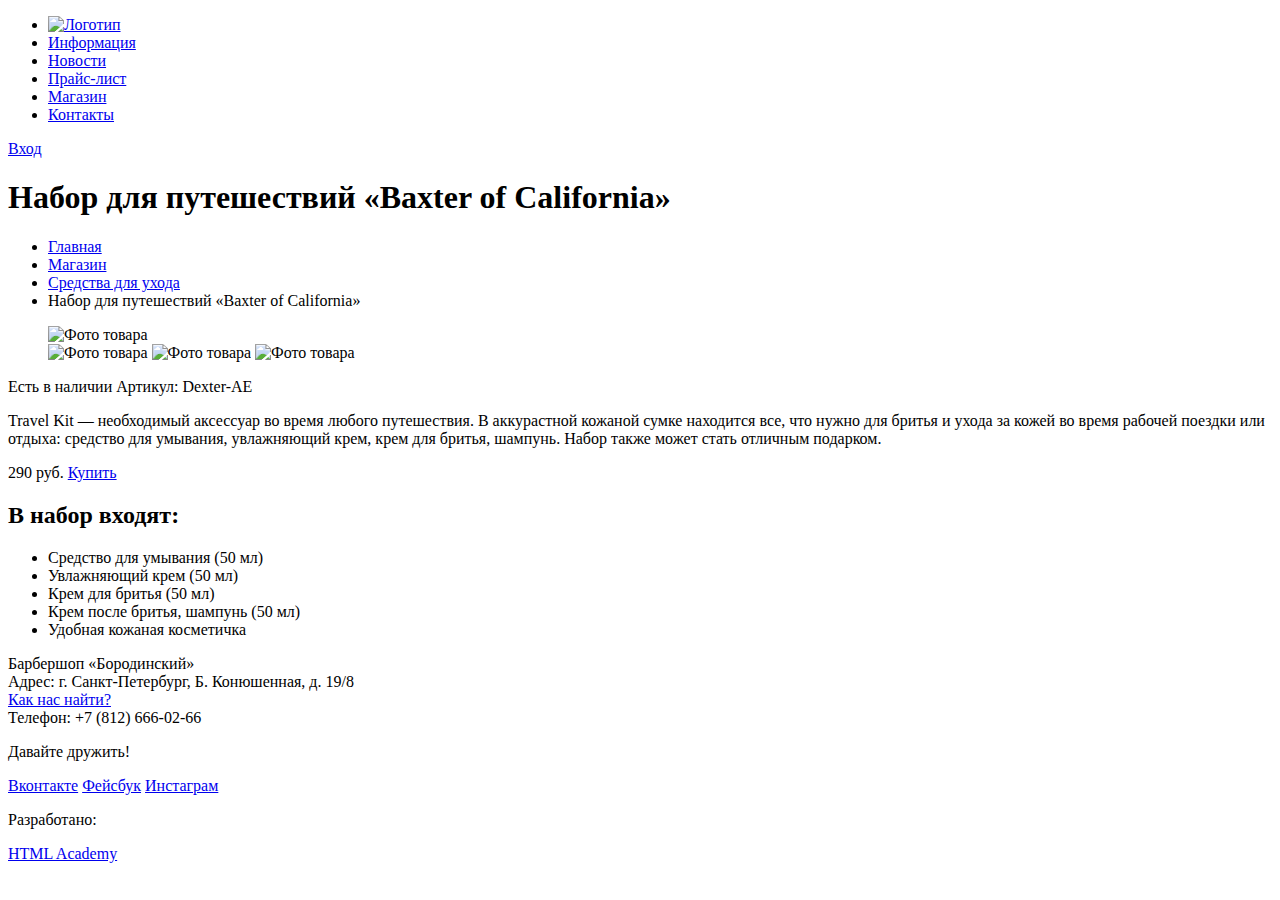
==== catalog.html @ 1817b692 "27.01" ====
<!DOCTYPE html>
<html lang="ru">
<head>
    <meta charset="utf-8">
	<title>Барбершоп</title>
</head>
<body>
<header class="main-header">
      <div class="container">
        <nav class="main-navigation">
          <ul>
            <li>
          	  <a href="#"><img class="barbershop-logo" src="img/logo.png" width="50" height="20" alt="Логотип"></a>
            </li>
            <li>
              <a href="#">Информация</a>
            </li>
            <li>
              <a href="#">Новости</a>
            </li>
            <li>
              <a href="#">Прайс-лист</a>
            </li>
            <li>
              <a href="#">Магазин</a>
            </li>
            <li>
              <a href="#">Контакты</a>
            </li>
          </ul>
        </nav>
        <div class="user-block">
          <a class="login" href="#">Вход</a>
        </div>
      </div>
    </header>
    <main class="container">
    <div class="catalog">
     <h1>Набор для путешествий «Baxter of California»</h1>
     <ul class="breadcrumbs">
        <li><a href="#">Главная</a></li>
        <li><a href="#">Магазин</a></li>
        <li><a href="#">Средства для ухода</a></li>
        <li>Набор для путешествий «Baxter of California»</li>
     </ul>
     </div>
     <figure class="gallery-content">
     <div class="big-img">
     <img src="img/photo-1.jpg" width="200" height="300" alt="Фото товара">
     </div>
     	<div class="small-img">              
              <img src="img/photo-2.jpg" width="100" height="100" alt="Фото товара">
              <img src="img/photo-3.jpg" width="100" height="100" alt="Фото товара">
              <img src="img/photo-1.jpg" width="100" height="100" alt="Фото товара">           
     </div>
     </figure>
     <div class="content">
     	<span>Есть в наличии</span>
     	<span>Артикул: Dexter-AE</span>
     	<p>
           Travel Kit — необходимый аксессуар во время любого путешествия. В аккурастной кожаной сумке находится все, что нужно для бритья и ухода за кожей во время рабочей поездки или отдыха: средство для умывания, увлажняющий крем, крем для бритья, шампунь. Набор также может стать отличным подарком.
     	</p>
        <div class="clearfix"></div>
        <span class="price">290 руб.</span>
        <a class="button-buy" href="#">Купить</a> 
      <h2>В набор входят:</h2>
      <ul>
      	<li>Средство для умывания (50 мл)</li>
      	<li>Увлажняющий крем (50 мл)</li>
      	<li>Крем для бритья (50 мл)</li>
      	<li>Крем после бритья, шампунь (50 мл)</li>
      	<li>Удобная кожаная косметичка</li>
      </ul>
      </div>
      </main>
      <footer class="main-footer">
      <div class="container">
        <section class="footer-contacts">
          Барбершоп «Бородинский»<br>
          Адрес: г. Санкт-Петербург, Б. Конюшенная, д. 19/8<br>
          <a href="#">Как нас найти?</a><br>
          Телефон: +7 (812) 666-02-66
        </section>
        <section class="footer-social">
          <p>Давайте дружить!</p>
          <a class="social-btn social-btn-vk" href="#">Вконтакте</a>
          <a class="social-btn social-btn-fb" href="#">Фейсбук</a>
          <a class="social-btn social-btn-inst" href="#">Инстаграм</a>
        </section>
        <section class="footer-copyright">
          <p>Разработано:</p>
          <a class="btn" href="https://htmlacademy.ru">HTML Academy</a>
        </section>
      </div>
    </footer>
</body>
</html>
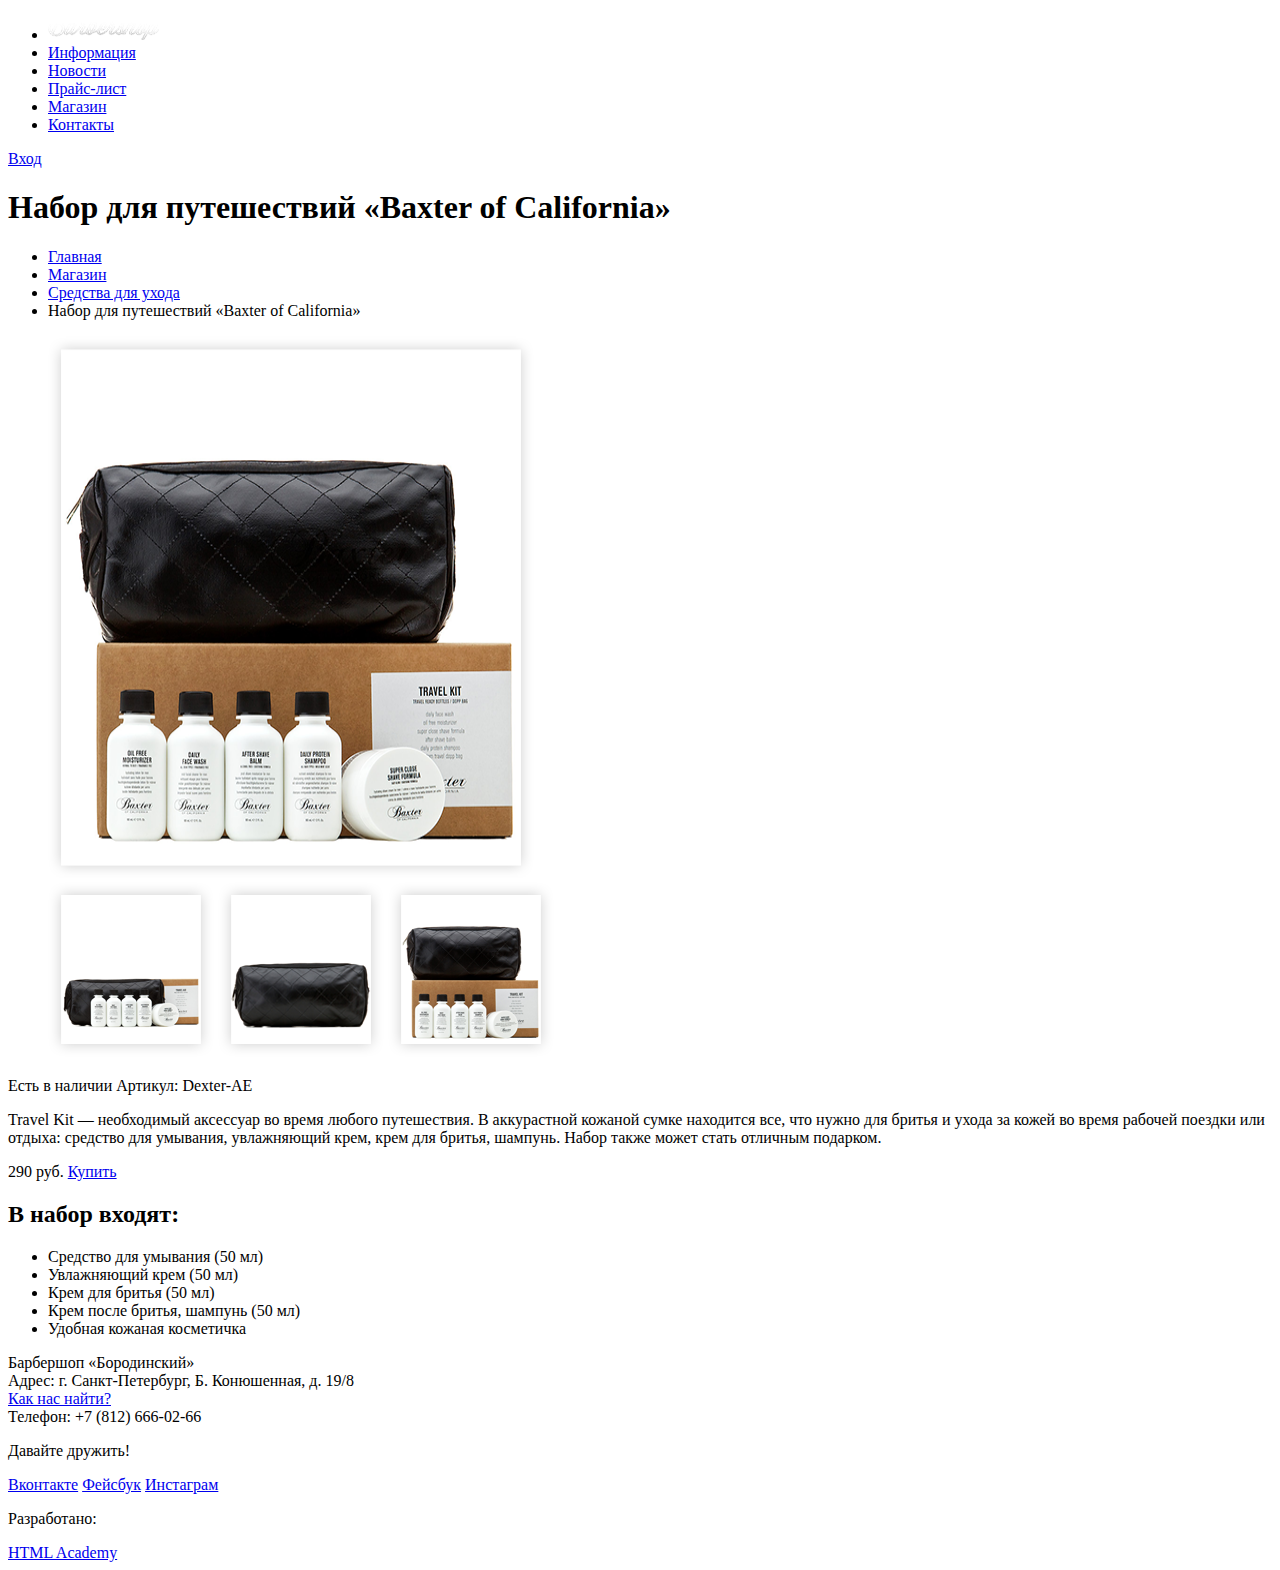
==== commit 5c6fdb81: "29.01" ====
--- a/catalog.html
+++ b/catalog.html
@@ -10,7 +10,7 @@
         <nav class="main-navigation">
           <ul>
             <li>
-          	  <a href="#"><img class="barbershop-logo" src="img/logo.png" width="50" height="20" alt="Логотип"></a>
+          	  <a href="#"><img class="logo-small" src="img/logo_small.png" width="111" height="24" alt="Логотип"></a>
             </li>
             <li>
               <a href="#">Информация</a>
@@ -46,12 +46,12 @@
      </div>
      <figure class="gallery-content">
      <div class="big-img">
-     <img src="img/photo-1.jpg" width="200" height="300" alt="Фото товара">
+     <img src="img/big_picture_content.png" width="486" height="542" alt="Фото товара">
      </div>
      	<div class="small-img">              
-              <img src="img/photo-2.jpg" width="100" height="100" alt="Фото товара">
-              <img src="img/photo-3.jpg" width="100" height="100" alt="Фото товара">
-              <img src="img/photo-1.jpg" width="100" height="100" alt="Фото товара">           
+              <img src="img/small_pic_1_content.png" width="166" height="175" alt="Фото товара">
+              <img src="img/small_pic_2_content.png" width="166" height="175" alt="Фото товара">
+              <img src="img/small_pic_3_content.png" width="166" height="175" alt="Фото товара">          
      </div>
      </figure>
      <div class="content">
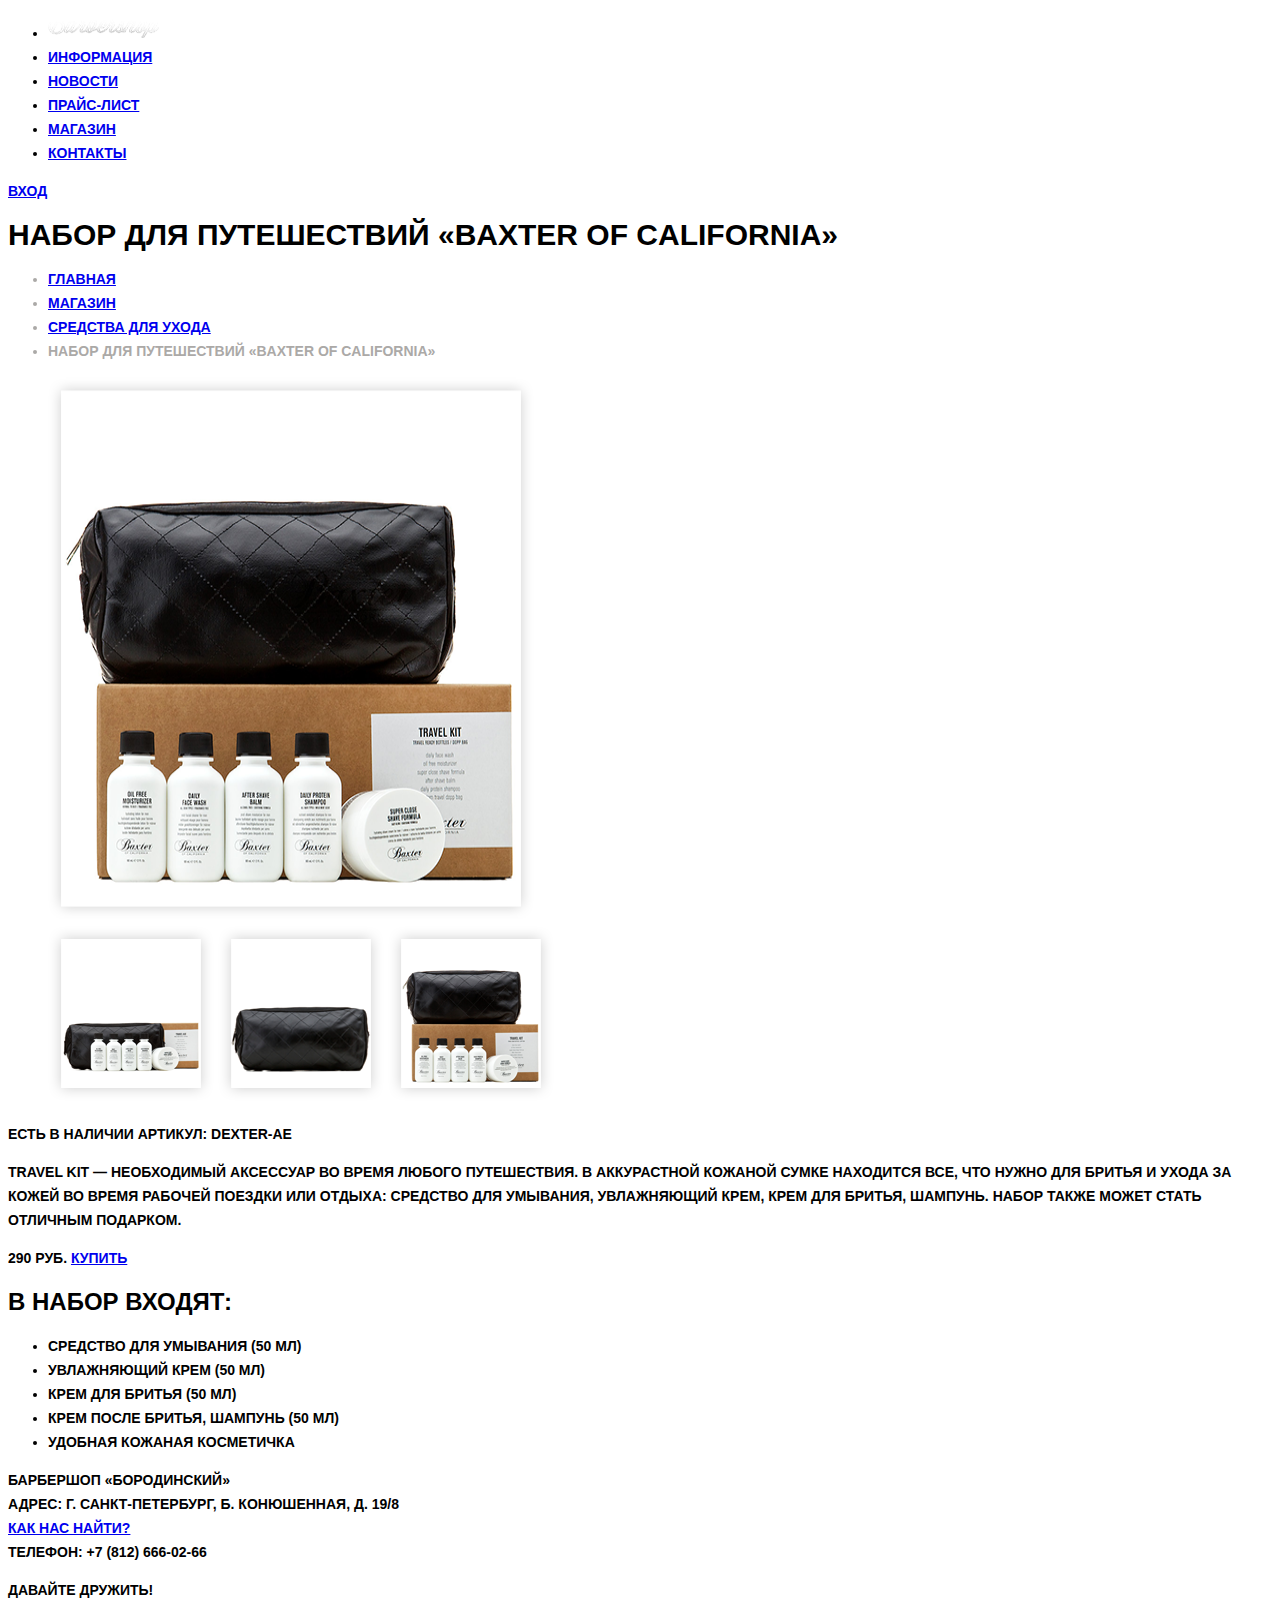
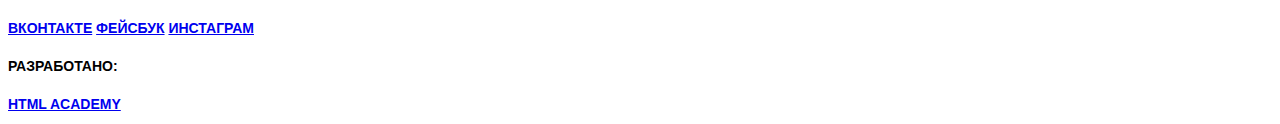
==== commit a4260449: "Последние изменнения на проверку" ====
--- a/catalog.html
+++ b/catalog.html
@@ -3,6 +3,7 @@
 <head>
     <meta charset="utf-8">
 	<title>Барбершоп</title>
+  <link rel="stylesheet" type="text/css" href="css/style-content.css">
 </head>
 <body>
 <header class="main-header">
--- a/css/style-content.css
+++ b/css/style-content.css
@@ -0,0 +1,23 @@
+body {
+	font-family: "PTSans NarrowBold", sans-serif;
+	font-style: normal;
+	font-size:14px;
+	line-height:24px;
+	font-weight: bold;
+	text-transform:uppercase;
+	color: #000000;
+}
+
+.breadcrumbs li {
+    color:#aba9a7;
+}
+
+h1 {
+	font-size:30px;
+	line-height:auto;
+}
+
+h2 {
+	font-size:24px;
+	line-height:auto;
+}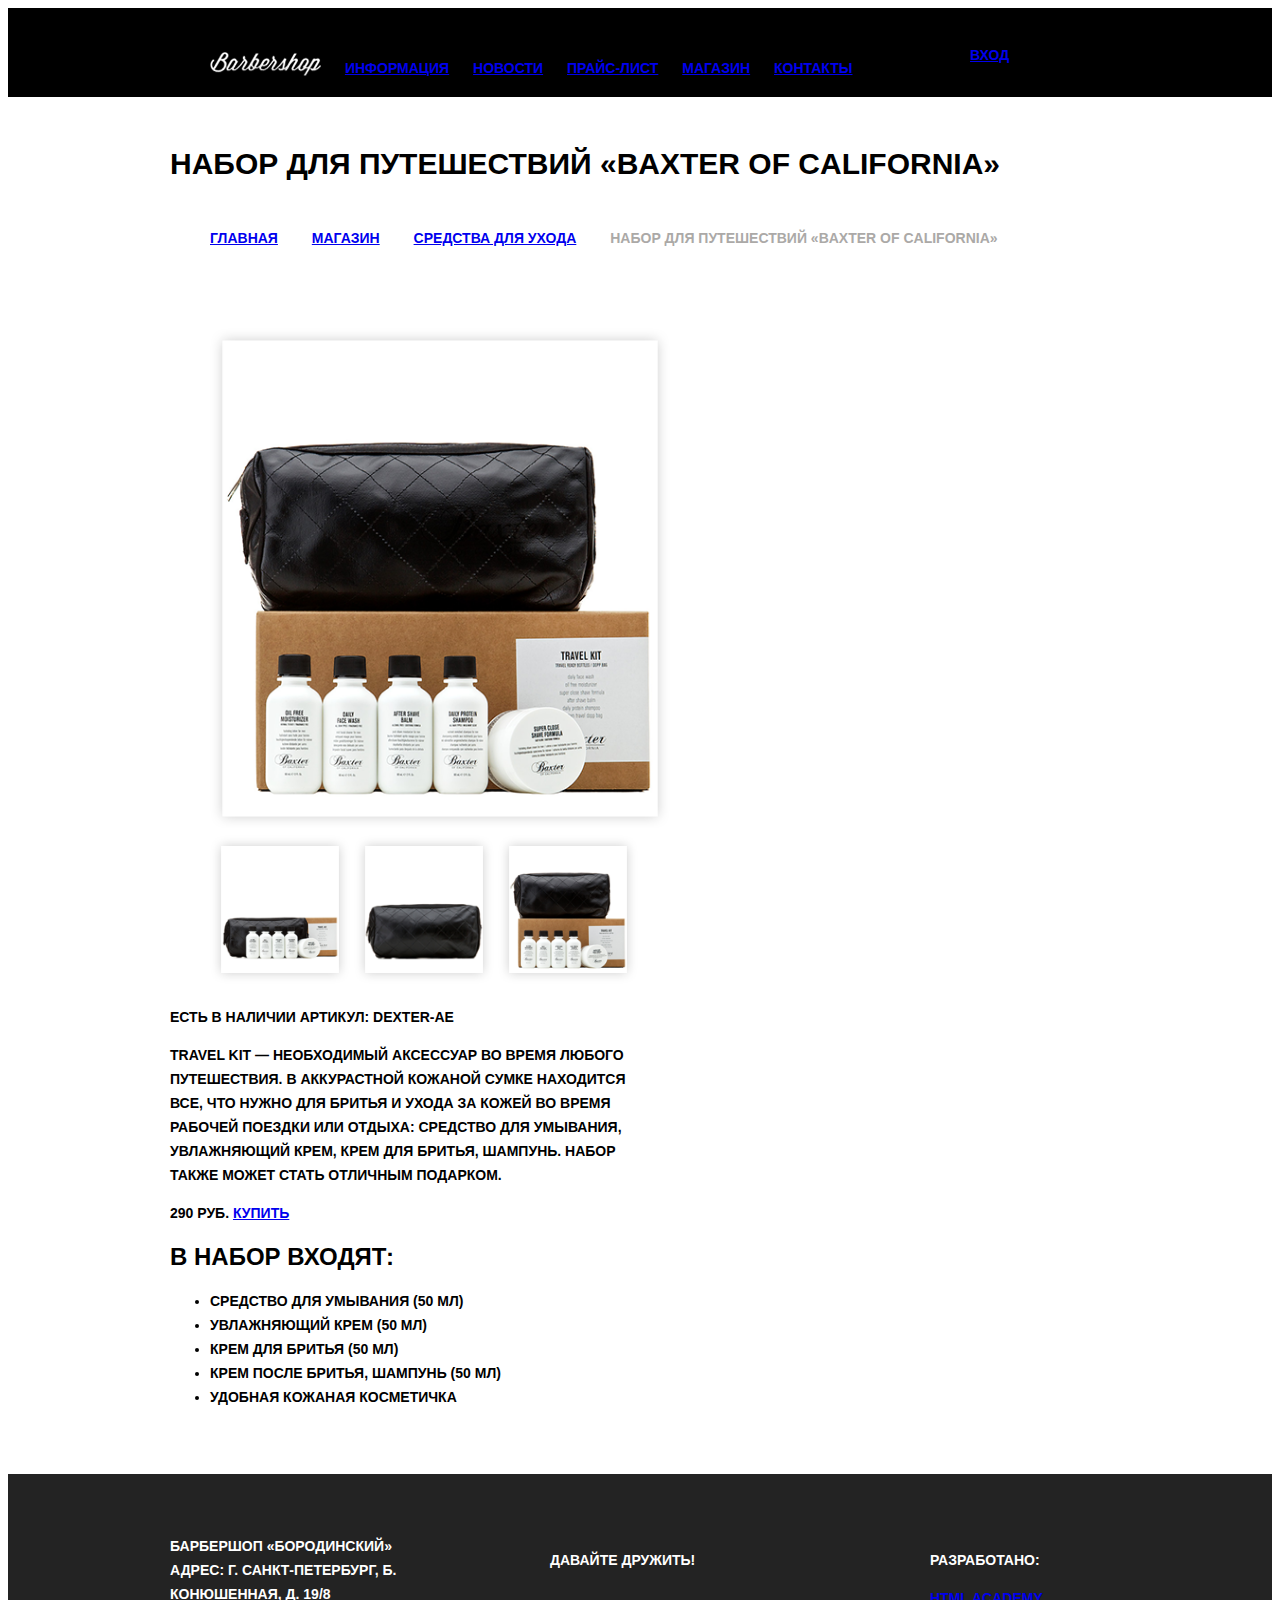
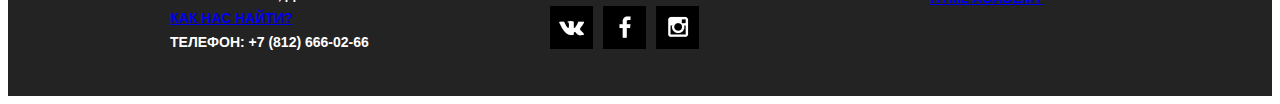
==== commit 2857a867: "03.02" ====
--- a/catalog.html
+++ b/catalog.html
@@ -4,10 +4,11 @@
     <meta charset="utf-8">
 	<title>Барбершоп</title>
   <link rel="stylesheet" type="text/css" href="css/style-content.css">
+  <link rel="stylesheet" type="text/css" href="css/reset.css">
 </head>
 <body>
 <header class="main-header">
-      <div class="container">
+      <div class="container clearfix">
         <nav class="main-navigation">
           <ul>
             <li>
@@ -47,12 +48,12 @@
      </div>
      <figure class="gallery-content">
      <div class="big-img">
-     <img src="img/big_picture_content.png" width="486" height="542" alt="Фото товара">
+     <img src="img/big_picture_content.png" width="460" height="500" alt="Фото товара">
      </div>
      	<div class="small-img">              
-              <img src="img/small_pic_1_content.png" width="166" height="175" alt="Фото товара">
-              <img src="img/small_pic_2_content.png" width="166" height="175" alt="Фото товара">
-              <img src="img/small_pic_3_content.png" width="166" height="175" alt="Фото товара">          
+              <img src="img/small_pic_1_content.png" width="140" height="149" alt="Фото товара">
+              <img src="img/small_pic_2_content.png" width="140" height="149" alt="Фото товара">
+              <img src="img/small_pic_3_content.png" width="140" height="149" alt="Фото товара">          
      </div>
      </figure>
      <div class="content">
@@ -75,7 +76,7 @@
       </div>
       </main>
       <footer class="main-footer">
-      <div class="container">
+      <div class="container clearfix">
         <section class="footer-contacts">
           Барбершоп «Бородинский»<br>
           Адрес: г. Санкт-Петербург, Б. Конюшенная, д. 19/8<br>
@@ -84,9 +85,9 @@
         </section>
         <section class="footer-social">
           <p>Давайте дружить!</p>
-          <a class="social-btn social-btn-vk" href="#">Вконтакте</a>
-          <a class="social-btn social-btn-fb" href="#">Фейсбук</a>
-          <a class="social-btn social-btn-inst" href="#">Инстаграм</a>
+          <a class="social-btn social-btn-vk" href="#"><img src="img/vk.png" width="43" height="43" alt="Вконтакте"></a>
+          <a class="social-btn social-btn-fb" href="#"><img src="img/fb.png" width="43" height="43" alt="Вконтакте"></a>
+          <a class="social-btn social-btn-inst" href="#"><img src="img/inst.png" width="43" height="43" alt="Вконтакте"></a>
         </section>
         <section class="footer-copyright">
           <p>Разработано:</p>
--- a/css/style-content.css
+++ b/css/style-content.css
@@ -4,15 +4,20 @@
 	font-size:14px;
 	line-height:24px;
 	font-weight: bold;
-	text-transform:uppercase;
 	color: #000000;
 }
 
 .breadcrumbs li {
     color:#aba9a7;
+    display: inline-block;
+    margin-top: 30px;
+    margin-bottom: 50px;
+    margin-right: 30px;
+    font-size:14px;
+	line-height:24px;
 }
 
-h1 {
+.catalog h1 {
 	font-size:30px;
 	line-height:auto;
 }
@@ -20,4 +25,90 @@
 h2 {
 	font-size:24px;
 	line-height:auto;
+}
+
+.clearfix::after {
+  content: "";
+
+  display: table;
+  clear: both;
+}
+
+.container {
+	width: 940px;
+    padding: 0 10px;
+	margin: 0 auto;
+	text-transform:uppercase;
+}
+
+.main-header {
+    background-color: #000000;
+    margin-bottom: 55px;
+}
+
+.main-navigation {
+    width: 780px;
+    min-height: 70px;
+    float: left;
+    color: #ffffff;
+}
+
+.user-block {
+    width: 140px;
+    float: right;
+    padding-top: 35px;
+}
+
+.main-navigation li {
+	list-style: none;
+	display: inline-block;
+	vertical-align: middle;
+	padding-top: 30px;
+	margin-right: 20px;
+}
+
+.gallery-content {
+	float: left;
+	width: 460px;
+    margin-right: 20px;
+}
+
+.content {
+	width: 460px;
+}
+
+
+
+
+
+
+
+.main-footer {
+  margin-top: 65px;
+  padding-top: 60px;
+    padding-bottom: 40px;
+    color: white;
+    background-color: #232323;
+    font-size: 14px;
+}
+
+.footer-contacts {
+  float: left;
+  width: 320px;
+  margin-right: 60px;
+}
+
+.footer-social {
+  float: left;
+  width: 180px;
+}
+
+.footer-social img {
+  margin-top: 20px;
+  margin-right: 6px;
+}
+
+.footer-copyright {
+  float: right;
+  width: 180px;
 }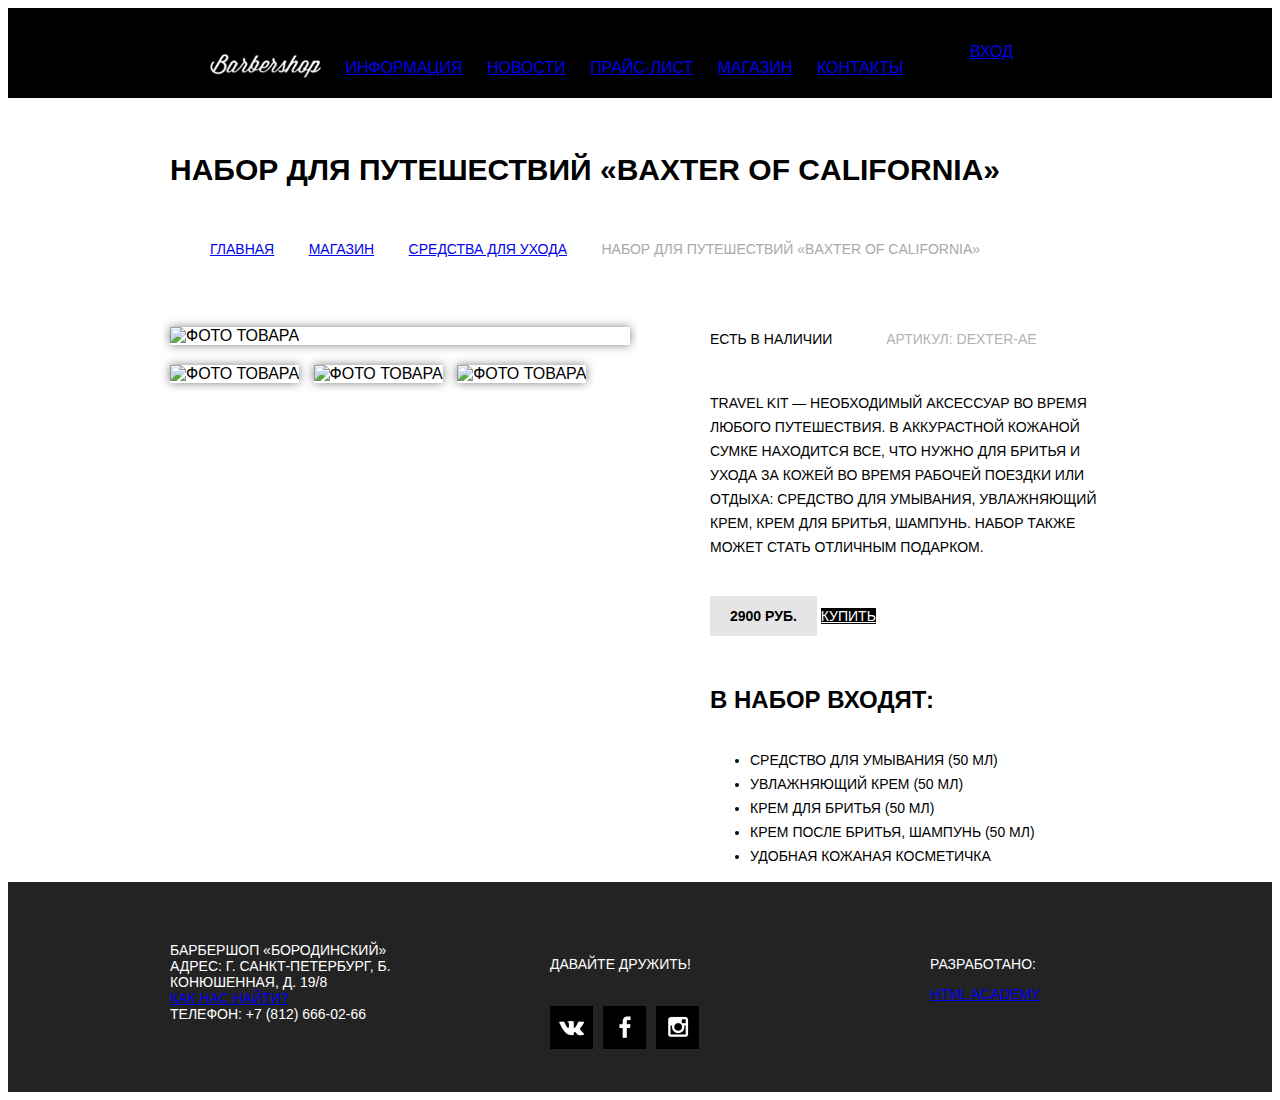
==== commit 8ce32faa: "Сетка barbershop-item 03/02" ====
--- a/catalog.html
+++ b/catalog.html
@@ -46,24 +46,23 @@
         <li>Набор для путешествий «Baxter of California»</li>
      </ul>
      </div>
-     <figure class="gallery-content">
+     <div class="gallery-content">
      <div class="big-img">
-     <img src="img/big_picture_content.png" width="460" height="500" alt="Фото товара">
+     <img src="img/big_picture_content.jpg" width="460" height="500" alt="Фото товара">
      </div>
      	<div class="small-img">              
-              <img src="img/small_pic_1_content.png" width="140" height="149" alt="Фото товара">
-              <img src="img/small_pic_2_content.png" width="140" height="149" alt="Фото товара">
-              <img src="img/small_pic_3_content.png" width="140" height="149" alt="Фото товара">          
+              <img src="img/small_pic_1_content.jpg" width="140" height="149" alt="Фото товара">
+              <img src="img/small_pic_2_content.jpg" width="140" height="149" alt="Фото товара">
+              <img src="img/small_pic_3_content.jpg" width="140" height="149" alt="Фото товара">          
      </div>
-     </figure>
+     </div>
      <div class="content">
      	<span>Есть в наличии</span>
-     	<span>Артикул: Dexter-AE</span>
+     	<span class="code">Артикул: Dexter-AE</span>
      	<p>
            Travel Kit — необходимый аксессуар во время любого путешествия. В аккурастной кожаной сумке находится все, что нужно для бритья и ухода за кожей во время рабочей поездки или отдыха: средство для умывания, увлажняющий крем, крем для бритья, шампунь. Набор также может стать отличным подарком.
      	</p>
-        <div class="clearfix"></div>
-        <span class="price">290 руб.</span>
+        <span class="price">2900 руб.</span>
         <a class="button-buy" href="#">Купить</a> 
       <h2>В набор входят:</h2>
       <ul>
@@ -95,5 +94,6 @@
         </section>
       </div>
     </footer>
+
 </body>
 </html>--- a/css/style-content.css
+++ b/css/style-content.css
@@ -1,9 +1,7 @@
 body {
 	font-family: "PTSans NarrowBold", sans-serif;
 	font-style: normal;
-	font-size:14px;
-	line-height:24px;
-	font-weight: bold;
+	font-weight: normal;
 	color: #000000;
 }
 
@@ -22,11 +20,6 @@
 	line-height:auto;
 }
 
-h2 {
-	font-size:24px;
-	line-height:auto;
-}
-
 .clearfix::after {
   content: "";
 
@@ -36,7 +29,7 @@
 
 .container {
 	width: 940px;
-    padding: 0 10px;
+  padding: 0 10px;
 	margin: 0 auto;
 	text-transform:uppercase;
 }
@@ -68,15 +61,61 @@
 }
 
 .gallery-content {
-	float: left;
 	width: 460px;
-    margin-right: 20px;
+  float: left; 
+  margin-right: 80px;
+}
+
+.big-img {
+  box-shadow: 0 0 10px rgba(0,0,0,0.5);
+  margin-bottom: 20px;
+}
+
+.small-img img{
+  box-shadow: 0 0 10px rgba(0,0,0,0.5);
+  margin-bottom: 50px;
+  margin-right: 10px;
 }
 
 .content {
-	width: 460px;
+	width: 400px;
+  float: right;
+  font-size:14px;
+  line-height:24px;
 }
 
+.content .code {
+  margin-left: 50px;
+  color: #b3b2b2;
+}
+.content p {
+  margin-top: 40px;
+  margin-bottom: 45px;
+}
+
+.content .price {
+  width: 109px;
+  height: 40px;
+  padding: 12px 20px;
+  background-color: #e5e5e5;
+  color: #000000;
+  font-weight: bold;
+  box-sizing:border-box;
+}
+
+.content .button-buy {
+  height: 43px;
+  width: 79px;
+  background-color: #000000;
+  color:#ffffff;
+  box-sizing:border-box;
+}
+ .content h2 {
+  margin-top: 60px;
+  margin-bottom: 36px;
+  font-size:24px;
+  line-height:auto;
+ }
 
 
 
@@ -84,12 +123,13 @@
 
 
 .main-footer {
+  clear: both;
   margin-top: 65px;
   padding-top: 60px;
-    padding-bottom: 40px;
-    color: white;
-    background-color: #232323;
-    font-size: 14px;
+  padding-bottom: 40px;
+  color: white;
+  background-color: #232323;
+  font-size: 14px;
 }
 
 .footer-contacts {
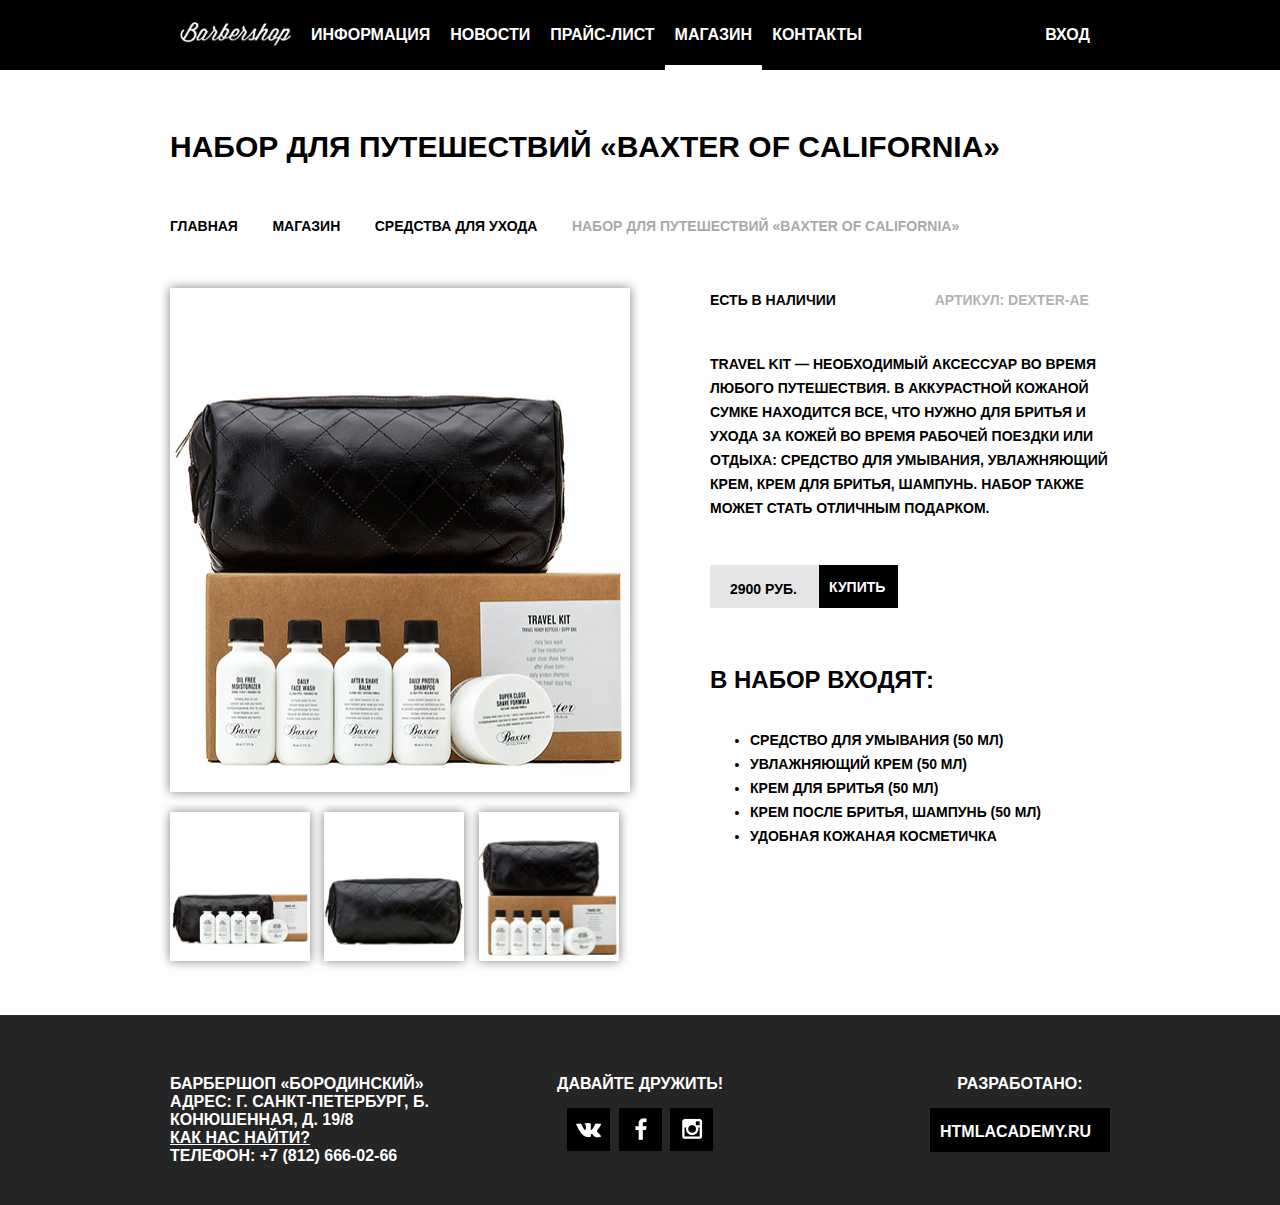
==== commit 56d01768: "барбершоп сетка 10.02" ====
--- a/catalog.html
+++ b/catalog.html
@@ -3,17 +3,18 @@
 <head>
     <meta charset="utf-8">
 	<title>Барбершоп</title>
+  <link href='https://fonts.googleapis.com/css?family=PT+Sans+Narrow:700&subset=cyrillic,latin' rel='stylesheet' type='text/css'>
+  <link rel="stylesheet" type="text/css" href="css/normalize.css">
   <link rel="stylesheet" type="text/css" href="css/style-content.css">
-  <link rel="stylesheet" type="text/css" href="css/reset.css">
 </head>
 <body>
 <header class="main-header">
       <div class="container clearfix">
         <nav class="main-navigation">
+          <a class="logo-inner" href="index.html">
+            <img src="img/logo_small.png" width="111" height="24" alt="Барбершоп «Бородинский»">
+          </a>
           <ul>
-            <li>
-          	  <a href="#"><img class="logo-small" src="img/logo_small.png" width="111" height="24" alt="Логотип"></a>
-            </li>
             <li>
               <a href="#">Информация</a>
             </li>
@@ -23,7 +24,7 @@
             <li>
               <a href="#">Прайс-лист</a>
             </li>
-            <li>
+            <li class="active">
               <a href="#">Магазин</a>
             </li>
             <li>
@@ -90,10 +91,9 @@
         </section>
         <section class="footer-copyright">
           <p>Разработано:</p>
-          <a class="btn" href="https://htmlacademy.ru">HTML Academy</a>
+          <a class="btn" href="https://htmlacademy.ru">HTMLACADEMY.RU</a>
         </section>
       </div>
     </footer>
-
 </body>
 </html>--- a/css/style-content.css
+++ b/css/style-content.css
@@ -1,8 +1,146 @@
 body {
-	font-family: "PTSans NarrowBold", sans-serif;
+	font-family: "PTSans NarrowBold", "Arial", sans-serif;
 	font-style: normal;
-	font-weight: normal;
+	font-weight: bold;
 	color: #000000;
+  padding: 0px;
+  margin: 0px;
+  text-transform: uppercase;
+}
+
+.container {
+  width: 940px;
+  margin: 0 auto;
+  padding: 0 10px;
+}
+
+.main-header {
+  margin-bottom: 60px;  
+  color: #ffffff;
+  background-color: #000000;
+}
+
+.main-navigation {
+  float: left;
+  width: 780px;
+}
+
+.main-navigation ul {
+  margin: 0;
+  padding: 0;
+  list-style: none;
+  font-size: 0;
+}
+
+.main-navigation li {
+  display: inline-block;
+  font-size: 16px;
+  line-height: 20px;
+  vertical-align: top;
+  padding-top: 10px;
+}
+
+.main-navigation a {
+  display: block;
+  padding: 15px 10px;  
+  color: #ffffff;
+  text-decoration: none;
+}
+
+.main-navigation a:hover {
+  background: #242424;
+}
+
+.main-navigation .logo-inner {
+  float: left;
+  width: 111px;
+  height: 20px;
+  padding-top: 22px;
+}
+
+.main-navigation .logo-inner img{
+  width: 111px;
+  height: 24px;
+}
+
+.main-navigation .logo-inner:hover {
+  background: none;
+}
+
+.main-navigation .active {
+  position: relative;
+  background-color: none;
+}
+
+.main-navigation .active::after {
+  content: "";
+  position: absolute;
+  right: 5px;
+  bottom:-10px;
+  left: 0px;
+  width: 100%;
+  height: 5px;
+
+  background-color: #ffffff;
+}
+
+.main-navigation .active a:hover {
+  background: none;
+}
+
+.main-navigation .active span {
+  display: block;
+  padding: 25px 20px;
+}
+
+.user-block {
+  float: right;
+  max-width: 140px;
+}
+
+.login {
+  position: relative;
+  
+  display: inline-block;
+  padding: 25px 20px;
+  padding-left: 50px;
+  
+  font-size: 16px;
+  line-height: 20px;
+  vertical-align: top;
+  color: #ffffff;
+  text-decoration: none;
+}
+
+.login:hover {
+  background-color: #242424;
+}
+
+.login::before {
+  content: "";
+  background: transparent url("../img/sprite.png") no-repeat;
+  opacity: 0.3;
+}
+
+.login:hover::before {
+  opacity: 1;
+}
+
+.index-logo {
+  width: 368px;
+  height: 204px;
+  margin: 0 auto;
+  margin-bottom: 25px;
+}
+
+.index-logo img {
+  width: 368px;
+  height: 204px;
+}
+
+.breadcrumbs {
+    margin:0;
+    padding: 0;
 }
 
 .breadcrumbs li {
@@ -12,52 +150,24 @@
     margin-bottom: 50px;
     margin-right: 30px;
     font-size:14px;
-	line-height:24px;
+  line-height:24px;
+}
+
+.breadcrumbs a {
+  list-style: none;
+  color: #000000;
+  text-decoration: none;
 }
 
 .catalog h1 {
-	font-size:30px;
-	line-height:auto;
+  font-size:30px;
+  line-height:auto;
 }
 
 .clearfix::after {
   content: "";
-
   display: table;
   clear: both;
-}
-
-.container {
-	width: 940px;
-  padding: 0 10px;
-	margin: 0 auto;
-	text-transform:uppercase;
-}
-
-.main-header {
-    background-color: #000000;
-    margin-bottom: 55px;
-}
-
-.main-navigation {
-    width: 780px;
-    min-height: 70px;
-    float: left;
-    color: #ffffff;
-}
-
-.user-block {
-    width: 140px;
-    float: right;
-    padding-top: 35px;
-}
-
-.main-navigation li {
-	list-style: none;
-	display: inline-block;
-	vertical-align: middle;
-	padding-top: 30px;
-	margin-right: 20px;
 }
 
 .gallery-content {
@@ -85,7 +195,7 @@
 }
 
 .content .code {
-  margin-left: 50px;
+  margin-left: 95px;
   color: #b3b2b2;
 }
 .content p {
@@ -94,8 +204,9 @@
 }
 
 .content .price {
+  float: left;
   width: 109px;
-  height: 40px;
+  height: 43px;
   padding: 12px 20px;
   background-color: #e5e5e5;
   color: #000000;
@@ -103,33 +214,36 @@
   box-sizing:border-box;
 }
 
-.content .button-buy {
+.content a {
+  display: block;
+  text-decoration: none;
+  float: left;
   height: 43px;
   width: 79px;
   background-color: #000000;
   color:#ffffff;
+  padding: 10px 10px;
+  margin-bottom: 60px;
   box-sizing:border-box;
 }
+
+.content a:hover {
+  background-color: #663d15;
+}
  .content h2 {
-  margin-top: 60px;
+  clear: both;
   margin-bottom: 36px;
   font-size:24px;
   line-height:auto;
  }
 
-
-
-
-
-
 .main-footer {
-  clear: both;
   margin-top: 65px;
   padding-top: 60px;
   padding-bottom: 40px;
-  color: white;
-  background-color: #232323;
-  font-size: 14px;
+  color: #ffffff;
+  background: #252525 url("../img/pattern-black.jpg");
+  clear:both;
 }
 
 .footer-contacts {
@@ -138,17 +252,95 @@
   margin-right: 60px;
 }
 
+.footer-contacts a {
+  color: #ffffff;
+}
+
+.footer-contacts a:hover {
+  text-decoration: none;
+}
+
 .footer-social {
   float: left;
   width: 180px;
-}
-
-.footer-social img {
-  margin-top: 20px;
-  margin-right: 6px;
+
+  text-align: center;
 }
 
 .footer-copyright {
   float: right;
+  max-width: 180px;
+}
+
+.footer-copyright a {
+  display: block;
+  color:#ffffff;
+  text-decoration: none;
   width: 180px;
-}+  height: 44px;
+  background-color: #000000;
+  padding: 15px 10px;
+  box-sizing:border-box;
+}
+
+.footer-social p {
+  margin: 0;
+  margin-bottom: 15px;
+}
+
+.social-btn {
+  display: inline-block;
+  width: 43px;
+  height: 43px;
+  margin: 0 2px;
+
+  font-size: 0;
+  vertical-align: top;
+  text-decoration: none;
+
+  background: #000000 url("img/sprite.png") no-repeat center;
+}
+
+.social-btn:hover {
+  background-color: #ffffff;
+}
+
+.social-btn-vk {
+  background-position: 9px -447px;
+}
+
+.social-btn-fb {
+  background-position: 15px -171px;
+}
+
+.social-btn-inst {
+  background-position: 12px -313px;
+}
+
+.social-btn-vk:hover {
+  background-position: 9px -381px;
+}
+
+.social-btn-fb:hover {
+  background-position: 15px -100px;
+}
+
+.social-btn-inst:hover {
+  background-position: 12px -242px;
+}
+
+.footer-copyright p {
+  margin: 0;
+  margin-bottom: 15px;
+
+  text-align: center;
+}
+
+.footer-copyright .btn {
+  margin-right: 0;
+}
+
+.footer-copyright .btn:hover {
+  color: #000000;
+
+  background-color: #ffffff;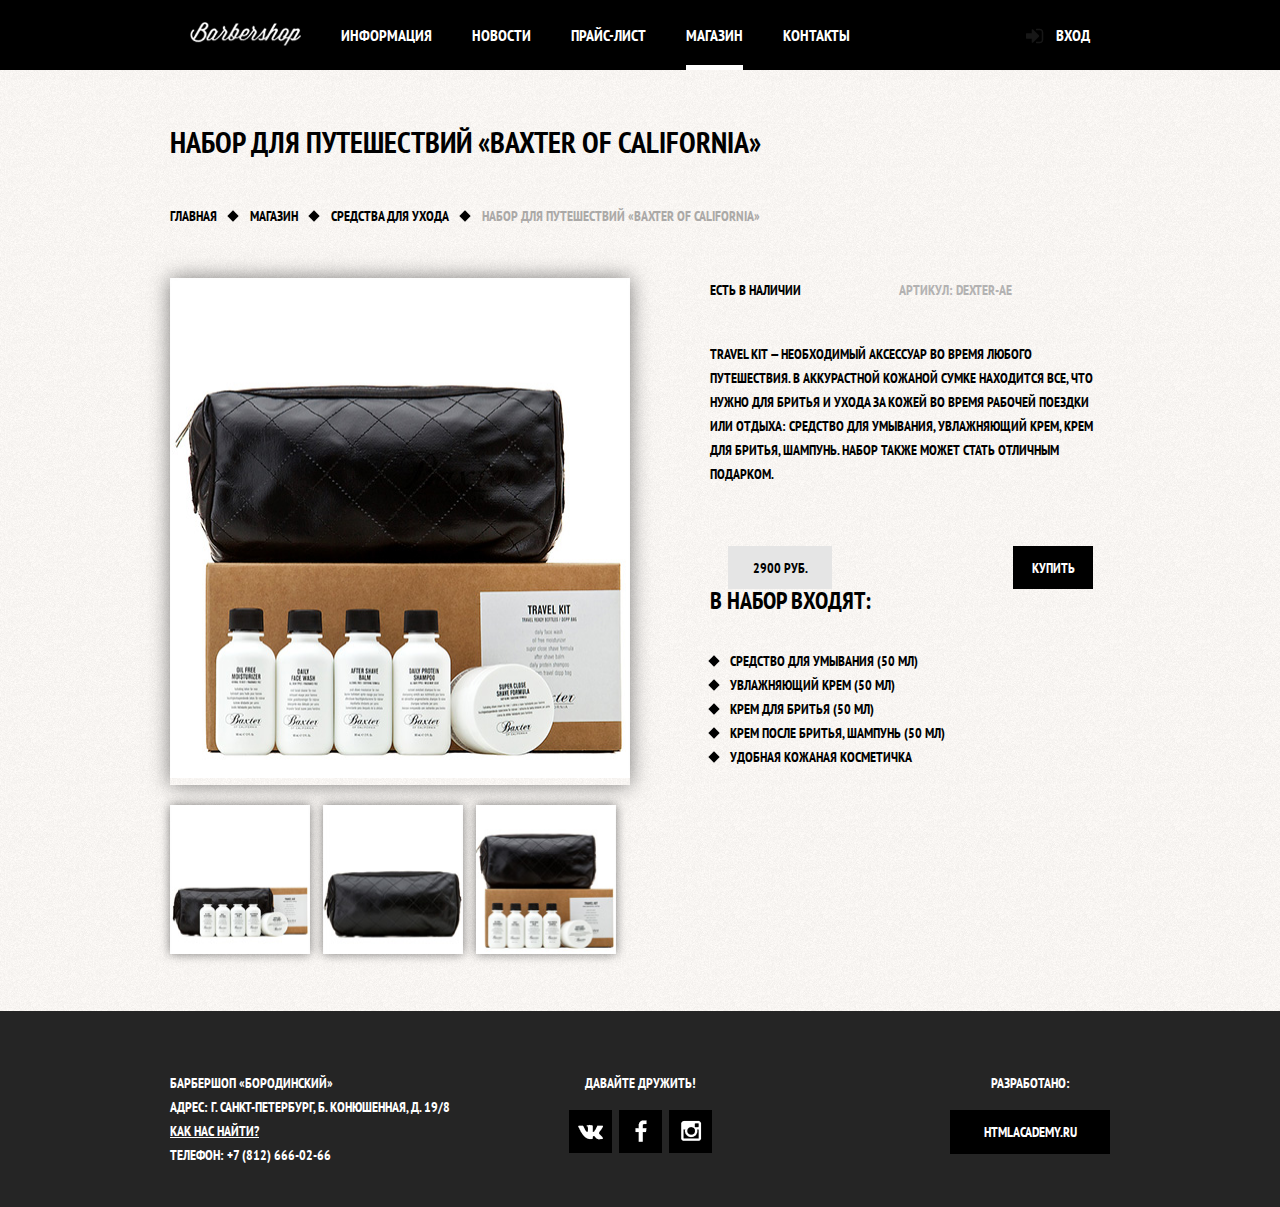
==== commit a33f358f: "16.02 ОДИН CSS" ====
--- a/catalog.html
+++ b/catalog.html
@@ -5,9 +5,9 @@
 	<title>Барбершоп</title>
   <link href='https://fonts.googleapis.com/css?family=PT+Sans+Narrow:700&subset=cyrillic,latin' rel='stylesheet' type='text/css'>
   <link rel="stylesheet" type="text/css" href="css/normalize.css">
-  <link rel="stylesheet" type="text/css" href="css/style-content.css">
+  <link rel="stylesheet" type="text/css" href="css/style.css">
 </head>
-<body>
+<body class="inner-page">
 <header class="main-header">
       <div class="container clearfix">
         <nav class="main-navigation">
@@ -25,7 +25,7 @@
               <a href="#">Прайс-лист</a>
             </li>
             <li class="active">
-              <a href="#">Магазин</a>
+              <span>Магазин</span>
             </li>
             <li>
               <a href="#">Контакты</a>
@@ -44,7 +44,7 @@
         <li><a href="#">Главная</a></li>
         <li><a href="#">Магазин</a></li>
         <li><a href="#">Средства для ухода</a></li>
-        <li>Набор для путешествий «Baxter of California»</li>
+        <li class="current">Набор для путешествий «Baxter of California»</li>
      </ul>
      </div>
      <div class="gallery-content">
@@ -66,7 +66,7 @@
         <span class="price">2900 руб.</span>
         <a class="button-buy" href="#">Купить</a> 
       <h2>В набор входят:</h2>
-      <ul>
+      <ul class="custom-list">
       	<li>Средство для умывания (50 мл)</li>
       	<li>Увлажняющий крем (50 мл)</li>
       	<li>Крем для бритья (50 мл)</li>
@@ -85,9 +85,9 @@
         </section>
         <section class="footer-social">
           <p>Давайте дружить!</p>
-          <a class="social-btn social-btn-vk" href="#"><img src="img/vk.png" width="43" height="43" alt="Вконтакте"></a>
-          <a class="social-btn social-btn-fb" href="#"><img src="img/fb.png" width="43" height="43" alt="Вконтакте"></a>
-          <a class="social-btn social-btn-inst" href="#"><img src="img/inst.png" width="43" height="43" alt="Вконтакте"></a>
+          <a class="social-btn social-btn-vk" href="#"></a>
+          <a class="social-btn social-btn-fb" href="#"></a>
+          <a class="social-btn social-btn-inst" href="#"></a>
         </section>
         <section class="footer-copyright">
           <p>Разработано:</p>
--- a/css/style.css
+++ b/css/style.css
@@ -0,0 +1,654 @@
+body {
+  min-width: 960px;
+  font-weight: 700;
+  font-size: 14px;
+  line-height: 24px;
+  font-family: "PT Sans Narrow", "Arial", sans-serif;
+  color: #ffffff;
+  text-transform: uppercase;
+  margin: 0;
+  padding: 0;
+}
+
+.inner-page {
+  color: #000000;
+  background: #f8f3f0 url("../img/bg_content_blog.png") repeat;
+}
+
+.clearfix::after {
+  content: "";
+
+  display: table;
+  clear: both;
+}
+
+.container {
+  width: 940px;
+  margin: 0 auto;
+  padding: 0 10px;
+}
+
+.main-header {
+  margin-bottom: 60px;
+  
+  color: #ffffff;
+  
+  background-color: #000000;
+}
+
+.main-navigation {
+  float: left;
+  width: 780px;
+}
+
+.main-navigation ul {
+  margin: 0;
+  padding: 0;
+
+  list-style: none;
+  font-size: 0;
+}
+
+.main-navigation li {
+  display: inline-block;
+
+  font-size: 16px;
+  line-height: 20px;
+  vertical-align: top;
+}
+
+.main-navigation a {
+  display: block;
+  padding: 25px 20px;
+  
+  color: #ffffff;
+  text-decoration: none;
+}
+
+.main-navigation a:hover {
+  background: #242424;
+}
+
+.main-navigation .logo-inner {
+  float: left;
+  width: 111px;
+  height: 20px;
+  padding-top: 22px;
+}
+
+.main-navigation .logo-inner img{
+  width: 111px;
+  height: 24px;
+}
+
+.main-navigation .logo-inner:hover {
+  background: none;
+}
+
+.main-navigation .active {
+  position: relative;
+
+  background-color: none;
+}
+
+.main-navigation .active a:hover {
+  background: none;
+}
+
+.main-navigation .active::after {
+  content: "";
+  position: absolute;
+  right: 20px;
+  bottom: 0;
+  left: 20px;
+  height: 5px;
+  background-color: #ffffff;
+}
+
+.main-navigation .active span {
+  display: block;
+  padding: 25px 20px;
+}
+
+.user-block {
+  float: right;
+  max-width: 140px;
+}
+
+.login {
+  position: relative;
+  
+  display: inline-block;
+  padding: 25px 20px;
+  padding-left: 50px;
+  
+  font-size: 16px;
+  line-height: 20px;
+  vertical-align: top;
+  color: #ffffff;
+  text-decoration: none;
+}
+
+.login:hover {
+  background-color: #242424;
+}
+
+.login::before {
+  content: "";
+  position: absolute;
+  top: 28px;
+  left: 20px;
+
+  width: 18px;
+  height: 18px;
+
+  background: transparent url("../img/sprite.png") no-repeat;
+  opacity: 0.3;
+}
+
+.login:hover::before {
+  opacity: 1;
+}
+
+
+
+
+
+
+
+
+
+.catalog h1 {
+  font-size:30px;
+  line-height:auto;
+}
+
+.breadcrumbs li {
+    color:#aba9a7;
+    position: relative;
+    display: inline-block;
+    margin-top: 30px;
+    margin-bottom: 50px;
+    padding-right: 30px;
+    font-size: 14px;
+}
+
+.breadcrumbs li::after {
+  content: "";
+  position: absolute;
+  top:8px;
+  right: 10px;
+  width: 8px;
+  height: 8px;
+  background-color: #000000;
+  transform:rotate(45deg);
+}
+
+.breadcrumbs .current::after {
+  display: none;
+}
+
+.breadcrumbs a {
+  list-style: none;
+  color: #000000;
+  text-decoration: none;
+}
+
+.breadcrumbs a:hover {
+  text-decoration: underline;
+}
+
+.breadcrumbs {
+    margin:0;
+    padding: 0;
+}
+
+.filter {
+  float: left;
+  width: 221px;
+}
+
+.filter li {
+  margin-top: 30px;
+  margin-bottom: 20px;
+  font-size: 14px;
+  line-height: auto;
+  list-style: none;
+}
+
+.filter ul {
+  margin:0px;
+  padding: 0px;
+}
+
+.filter a {
+  background-color: #000000;
+  width: 112px;
+  height: 43px;
+  margin-top: 35px;
+  display: block;
+  text-decoration: none;
+  color: #ffffff;
+  padding: 10px;
+  text-align: center;
+  box-sizing:border-box;
+}
+
+.filter a:hover {
+  background-color: #663d15;
+}
+
+.filter a:active {
+  background-color: #663d15;
+}
+
+
+.filter span {
+  font-size:24px;
+  line-height:auto;
+}
+.filter label:hover {
+  color: #663d15;
+  cursor: pointer;
+}
+
+.radio input[type="radio"] {
+  display: none;
+}
+
+.radio {
+  position:relative;
+  cursor: pointer;
+  padding-left: 30px;
+}
+
+.radio input[type="radio"] + .checkbox-indicator  {
+  position: absolute;
+  top:-3px;
+  left:0;
+  width: 17px;
+  height: 17px;
+  border:2px solid #000000;
+}
+
+.radio input[type="radio"]:checked + .checkbox-indicator::before,
+.radio input[type="radio"]:checked + .checkbox-indicator::after {
+  content: "";
+  position: absolute;
+  top:8px;
+  left:1px;
+  width: 15px;
+  height:2px;
+  background-color: #000000;
+}
+
+.checkbox input[type="checkbox"] {
+  display: none;
+}
+
+.checkbox {
+  position:relative;
+  cursor: pointer;
+  padding-left: 30px;
+}
+
+.checkbox input[type="checkbox"] + .checkbox-indicator  {
+  position: absolute;
+  top:-3px;
+  left:0;
+  width: 17px;
+  height: 17px;
+  border:2px solid #000000;
+}
+
+.checkbox input[type="checkbox"]:checked + .checkbox-indicator::before,
+.checkbox input[type="checkbox"]:checked + .checkbox-indicator::after {
+  content: "";
+  position: absolute;
+  top:8px;
+  left:1px;
+  width: 15px;
+  height:2px;
+  background-color: #000000;
+}
+
+.checkbox-indicator::before {
+  transform: rotate(45deg);
+}
+
+.checkbox-indicator::after {
+  transform: rotate(-45deg);
+}
+
+.products {
+  display: inline-block;
+  vertical-align: top;
+  width: 700px;
+  margin-left: 15px;
+}
+
+article {
+  margin-right: 10px;
+  display: inline-block;
+  vertical-align: top;
+  width: 220px;
+  min-height: 288px;
+  background-color: #ffffff; 
+  margin-bottom: 20px;
+  box-shadow: 0 0 10px rgba(0,0,0,0.5);
+}
+
+.name a {
+  color: #000000;
+  text-align: left;
+  text-decoration: none;
+  display: inline-block;
+  margin-left: 10px;
+  padding: 0;
+}
+
+.name h2 {
+  text-transform: none;
+  font-size:14px;
+  line-height:18px;
+}
+
+.name span {
+  font-size:14px;
+  line-height:18px;
+}
+
+
+article:nth-child (3n) {
+   margin-right: 0px;
+}
+
+.price {
+    float: left;
+    width: 104px;
+    height: 43px;
+    text-align: center;
+    padding: 10px;
+    background-color: #e5e5e5;
+    color: #000000;
+    margin-left: 18px;
+    margin-top: 15px;
+    box-sizing:border-box;
+}
+
+
+.button-buy {
+  display: block;
+  width: 80px;
+  height: 43px;
+  text-decoration: none;
+  background-color: #000000;
+  color: #ffffff;
+  float: right;
+  text-align: center;
+  padding: 10px;
+  margin-top: 15px;
+  margin-right: 17px;
+  box-sizing:border-box;
+}
+
+.button-buy:hover {
+  background-color: #663d15;
+}
+
+.page {
+     margin-left: -40px;
+     margin-top: 25px;
+     margin-bottom: 50px;
+}
+
+.page li {
+  list-style: none;
+  display: inline-block;
+}
+
+.page a {
+  display: inline-block;
+  width: 45px;
+  height: 45px;
+  text-decoration: none;
+  text-align: center;
+  padding: 10px 15px;
+  color: #ffffff;
+  background-color: #000000;
+  margin-right: 7px;
+  box-sizing:border-box;
+}
+
+.page a:hover {
+    background-color: #663d15;
+}
+
+.page a:active {
+    background-color: #663d15;
+}
+
+.page .active {
+  color:#000000;
+  background-color: #ffffff;
+  display: inline-block;
+  width: 45px;
+  height: 45px;
+  text-decoration: none;
+  text-align: center;
+  padding: 15px 20px;
+  margin-right: 7px;
+  box-sizing:border-box;
+}
+
+
+
+
+
+
+
+
+
+
+
+
+.catalog h1 {
+  font-size:30px;
+  line-height:auto;
+}
+
+.clearfix::after {
+  content: "";
+  display: table;
+  clear: both;
+}
+
+.gallery-content {
+  width: 460px;
+  float: left; 
+  margin-right: 80px;
+}
+
+.big-img {
+  box-shadow: 0px 0px 20px 0px rgba(0,0,0,0.5);
+  margin-bottom: 20px;
+}
+
+.small-img img{
+  box-shadow: 0 0 10px rgba(0,0,0,0.5);
+  margin-bottom: 50px;
+  margin-right: 10px;
+}
+
+.small-img:nth-child(3n) {
+  margin-right: 0px;
+}
+
+.content {
+  width: 400px;
+  float: right;
+  font-size:14px;
+  line-height:24px;
+}
+
+.content .code {
+  margin-left: 95px;
+  color: #b3b2b2;
+}
+.content p {
+  margin-top: 40px;
+  margin-bottom: 45px;
+}
+
+.content a:hover {
+  background-color: #663d15;
+}
+ .content h2 {
+  clear: both;
+  margin-bottom: 36px;
+  font-size:24px;
+ }
+
+ .custom-list {
+  list-style: none;
+  padding: 0px;
+ }
+
+  .custom-list li {
+    position: relative; 
+    padding-left: 20px;
+  }
+
+  .custom-list li:before {
+    content: "";
+    position: absolute;
+    top: 8px;
+    left: 0px;
+    width: 8px;
+    height: 8px;
+    background-color: #000000;
+    transform: rotate(45deg);
+  }
+
+
+
+
+
+
+
+
+
+
+
+
+
+.main-footer {
+  clear:both;
+  margin-top: 65px;
+  padding-top: 60px;
+  padding-bottom: 40px;
+
+  color: #ffffff;
+
+  background: #252525 url("../img/pattern-black.jpg");
+}
+
+.footer-contacts {
+  float: left;
+  width: 320px;
+  margin-right: 60px;
+}
+
+.footer-contacts a {
+  color: #ffffff;
+}
+
+.footer-contacts a:hover {
+  text-decoration: none;
+}
+
+.footer-social {
+  float: left;
+  width: 180px;
+
+  text-align: center;
+}
+
+.footer-copyright {
+  float: right;
+  max-width: 180px;
+}
+
+.footer-copyright a {
+  display: block;
+  color:#ffffff;
+  text-decoration: none;
+  width: 160px;
+  height: 44px;
+  background-color: #000000;
+  padding: 15px 10px;
+  box-sizing:border-box;
+}
+
+.footer-social p {
+  margin: 0;
+  margin-bottom: 15px;
+}
+
+.social-btn {
+  display: inline-block;
+  width: 43px;
+  height: 43px;
+  margin: 0 2px;
+
+  font-size: 0;
+  vertical-align: top;
+  text-decoration: none;
+
+  background: #000000 url("img/sprite.png") no-repeat center;
+}
+
+.social-btn-vk {
+  background-image: url("../img/vk.png");
+}
+
+.social-btn-fb {
+  background-image: url("../img/fb.png");
+}
+
+.social-btn-inst {
+  background-image: url("../img/inst.png");
+}
+
+.social-btn-vk:hover {
+background-image: url("../img/vk_wh.png");
+}
+
+.social-btn-fb:hover {
+background-image: url("../img/fb_wh.png");
+}
+
+.social-btn-inst:hover {
+background-image: url("../img/inst_wh.png");
+}
+
+.footer-copyright p {
+  margin: 0;
+  margin-bottom: 15px;
+  text-align: center;
+}
+
+.footer-copyright a {
+  text-align: center;
+  padding: 10px;
+  box-sizing:border-box;
+}
+
+.footer-copyright .btn {
+  margin-right: 0;
+}
+
+.footer-copyright .btn:hover {
+  color: #000000;
+
+  background-color: #ffffff;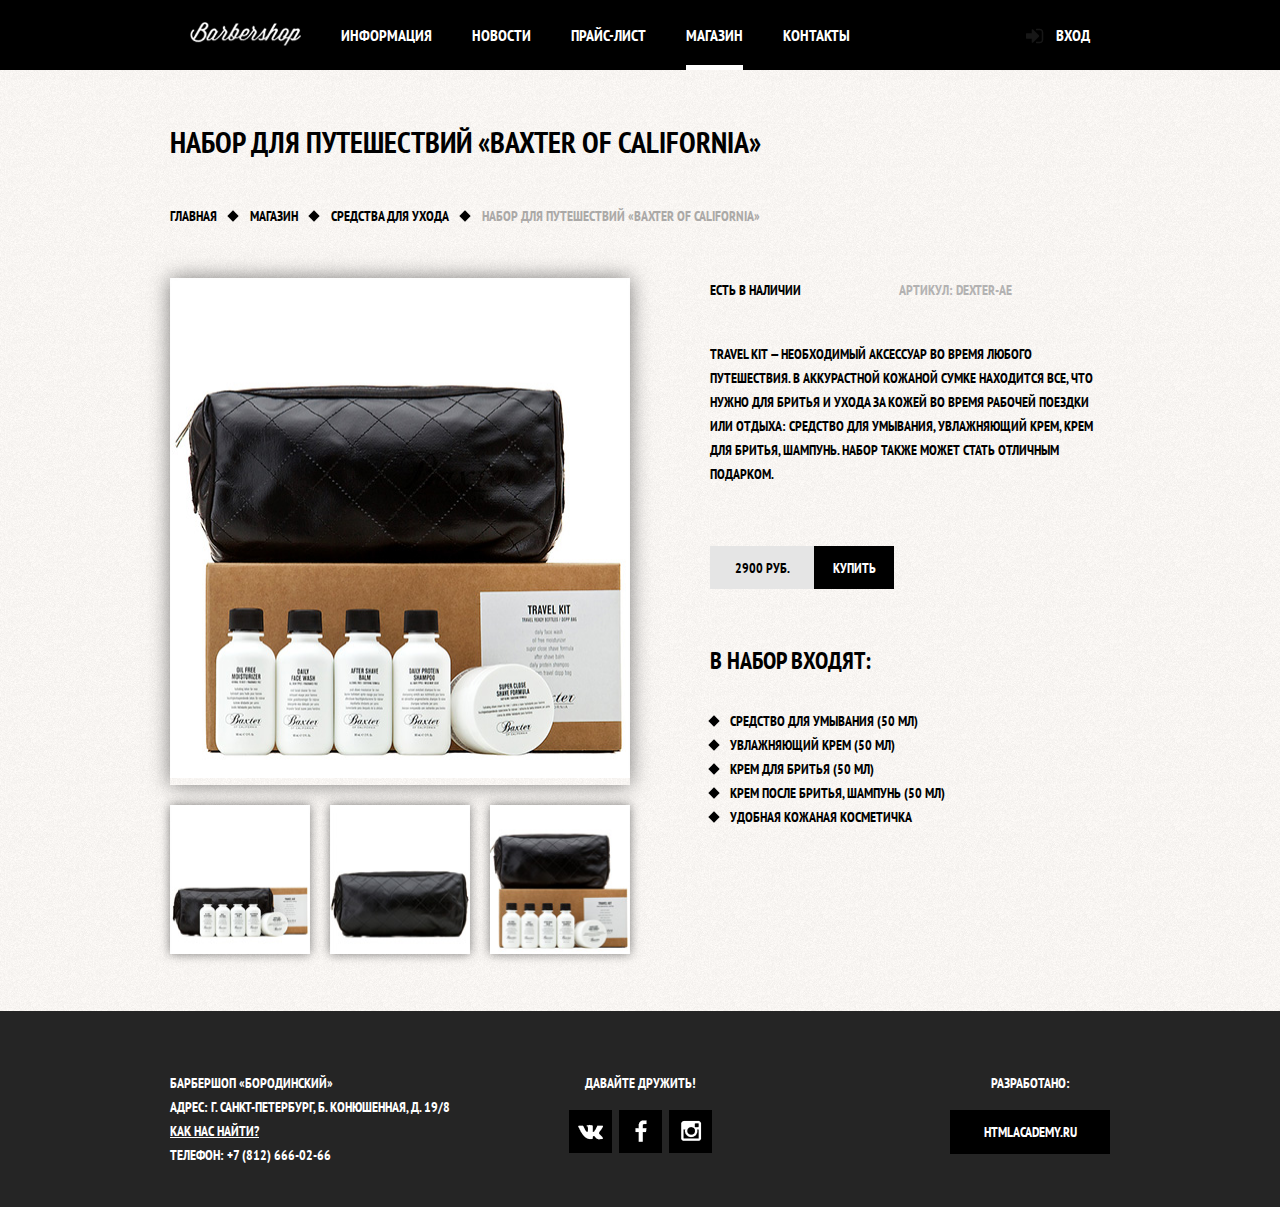
==== commit 2487b273: "17.02 барбершоп" ====
--- a/catalog.html
+++ b/catalog.html
@@ -43,7 +43,7 @@
      <ul class="breadcrumbs">
         <li><a href="#">Главная</a></li>
         <li><a href="#">Магазин</a></li>
-        <li><a href="#">Средства для ухода</a></li>
+        <li><a href="inner.html">Средства для ухода</a></li>
         <li class="current">Набор для путешествий «Baxter of California»</li>
      </ul>
      </div>
@@ -63,8 +63,10 @@
      	<p>
            Travel Kit — необходимый аксессуар во время любого путешествия. В аккурастной кожаной сумке находится все, что нужно для бритья и ухода за кожей во время рабочей поездки или отдыха: средство для умывания, увлажняющий крем, крем для бритья, шампунь. Набор также может стать отличным подарком.
      	</p>
+      <div class="btn">
         <span class="price">2900 руб.</span>
         <a class="button-buy" href="#">Купить</a> 
+        </div>
       <h2>В набор входят:</h2>
       <ul class="custom-list">
       	<li>Средство для умывания (50 мл)</li>
--- a/css/style.css
+++ b/css/style.css
@@ -67,6 +67,7 @@
 
 .main-navigation a:hover {
   background: #242424;
+  transition:0.5s;
 }
 
 .main-navigation .logo-inner {
@@ -83,6 +84,7 @@
 
 .main-navigation .logo-inner:hover {
   background: none;
+  transition:0.5s;
 }
 
 .main-navigation .active {
@@ -93,6 +95,7 @@
 
 .main-navigation .active a:hover {
   background: none;
+  transition:0.5s;
 }
 
 .main-navigation .active::after {
@@ -131,6 +134,7 @@
 
 .login:hover {
   background-color: #242424;
+  transition:0.5s;
 }
 
 .login::before {
@@ -148,6 +152,7 @@
 
 .login:hover::before {
   opacity: 1;
+  transition:0.5s;
 }
 
 
@@ -236,10 +241,12 @@
 
 .filter a:hover {
   background-color: #663d15;
+  transition:0.5s;
 }
 
 .filter a:active {
   background-color: #663d15;
+  transition:0.5s;
 }
 
 
@@ -250,6 +257,7 @@
 .filter label:hover {
   color: #663d15;
   cursor: pointer;
+  transition:0.5s;
 }
 
 .radio input[type="radio"] {
@@ -269,16 +277,19 @@
   width: 17px;
   height: 17px;
   border:2px solid #000000;
+  border-radius: 50%;
 }
 
 .radio input[type="radio"]:checked + .checkbox-indicator::before,
 .radio input[type="radio"]:checked + .checkbox-indicator::after {
   content: "";
   position: absolute;
-  top:8px;
-  left:1px;
-  width: 15px;
-  height:2px;
+  top:4px;
+  left:4px;
+  width: 5px;
+  height: 5px;
+  border:2px solid #000000;
+  border-radius: 50%;
   background-color: #000000;
 }
 
@@ -384,7 +395,7 @@
   text-decoration: none;
   background-color: #000000;
   color: #ffffff;
-  float: right;
+  float: left;
   text-align: center;
   padding: 10px;
   margin-top: 15px;
@@ -394,6 +405,12 @@
 
 .button-buy:hover {
   background-color: #663d15;
+  transition:0.5s;
+}
+
+.btn .price{
+  margin-left: 0px;
+  margin-bottom: 60px;
 }
 
 .page {
@@ -422,23 +439,18 @@
 
 .page a:hover {
     background-color: #663d15;
+    transition:0.5s;
 }
 
 .page a:active {
     background-color: #663d15;
-}
-
-.page .active {
+    transition:0.5s;
+}
+
+.page .active a{
   color:#000000;
   background-color: #ffffff;
-  display: inline-block;
-  width: 45px;
-  height: 45px;
-  text-decoration: none;
-  text-align: center;
-  padding: 15px 20px;
-  margin-right: 7px;
-  box-sizing:border-box;
+  transition:0.5s;
 }
 
 
@@ -477,10 +489,10 @@
 .small-img img{
   box-shadow: 0 0 10px rgba(0,0,0,0.5);
   margin-bottom: 50px;
-  margin-right: 10px;
-}
-
-.small-img:nth-child(3n) {
+  margin-right: 17px;
+}
+
+.small-img img:last-child{
   margin-right: 0px;
 }
 
@@ -502,6 +514,7 @@
 
 .content a:hover {
   background-color: #663d15;
+  transition:0.5s;
 }
  .content h2 {
   clear: both;
@@ -565,6 +578,7 @@
 
 .footer-contacts a:hover {
   text-decoration: none;
+  transition:0.5s;
 }
 
 .footer-social {
@@ -622,14 +636,17 @@
 
 .social-btn-vk:hover {
 background-image: url("../img/vk_wh.png");
+transition:0.5s;
 }
 
 .social-btn-fb:hover {
 background-image: url("../img/fb_wh.png");
+transition:0.5s;
 }
 
 .social-btn-inst:hover {
 background-image: url("../img/inst_wh.png");
+transition:0.5s;
 }
 
 .footer-copyright p {
@@ -650,5 +667,6 @@
 
 .footer-copyright .btn:hover {
   color: #000000;
-
-  background-color: #ffffff;+  transition:0.5s;
+  background-color: #ffffff;
+}